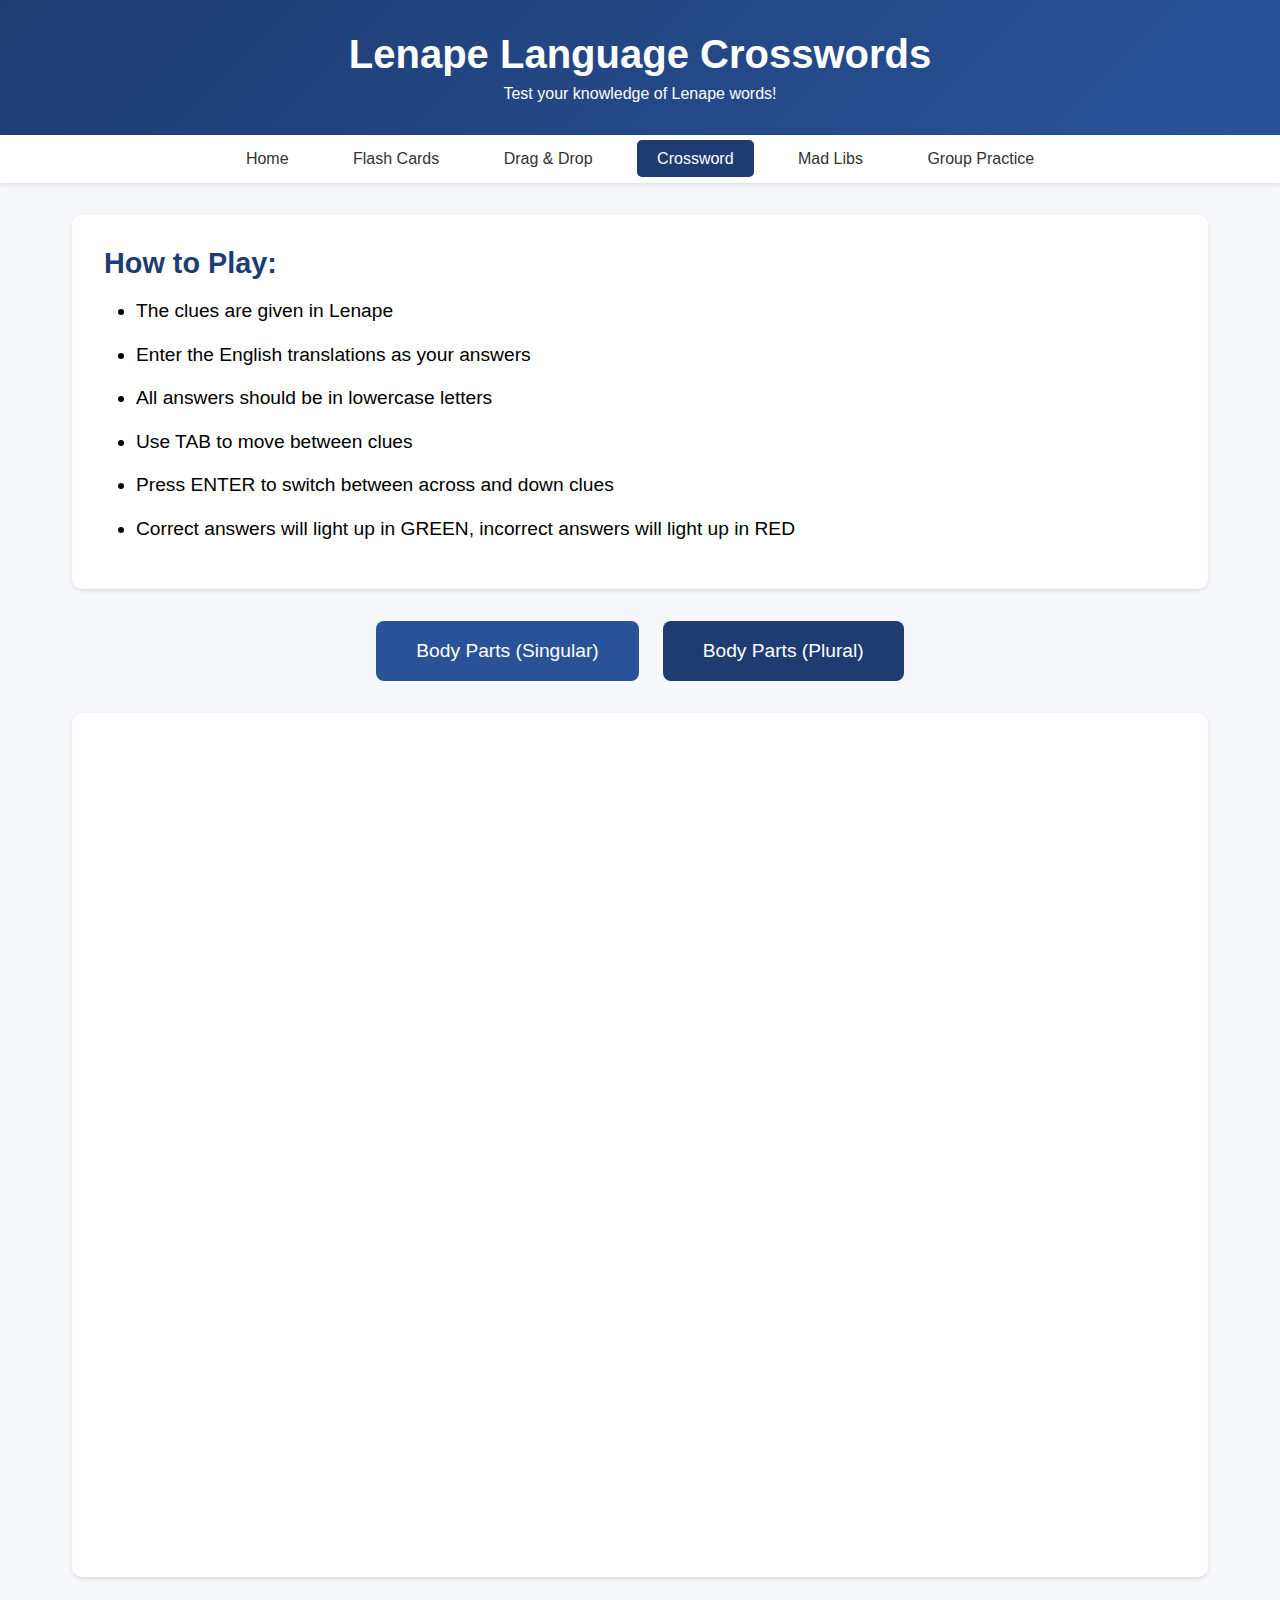
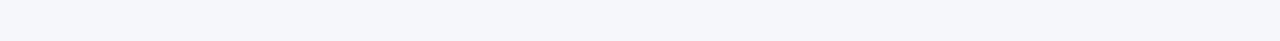
==== crossword.html @ 8155c52d "Update crossword.html" ====
<!DOCTYPE html>
<html lang="en">
<head>
    <meta charset="UTF-8">
    <meta name="viewport" content="width=device-width, initial-scale=1.0">
    <title>Lenape Language Games - Crosswords</title>
    <style>
        * {
            margin: 0;
            padding: 0;
            box-sizing: border-box;
            font-family: 'Poppins', sans-serif;
        }

        body {
            background-color: #f5f7fa;
            min-height: 100vh;
        }

        .header {
            background: linear-gradient(135deg, #1e3c72 0%, #2a5298 100%);
            color: white;
            text-align: center;
            padding: 2rem;
        }

        .header h1 {
            font-size: 2.5rem;
            margin-bottom: 0.5rem;
        }

        .nav-bar {
            background-color: white;
            padding: 15px;
            text-align: center;
            box-shadow: 0 2px 4px rgba(0,0,0,0.1);
        }

        .nav-link {
            color: #333;
            text-decoration: none;
            padding: 10px 20px;
            margin: 0 10px;
            border-radius: 5px;
            transition: all 0.3s ease;
        }

        .nav-link:hover {
            background-color: #f0f0f0;
        }

        .nav-link.active {
            background-color: #1e3c72;
            color: white;
        }

        .container {
            max-width: 1200px;
            margin: 0 auto;
            padding: 2rem;
        }

        .instructions {
            background-color: white;
            padding: 2rem;
            border-radius: 10px;
            margin-bottom: 2rem;
            box-shadow: 0 2px 4px rgba(0,0,0,0.1);
        }

        .instructions h2 {
            color: #1e3c72;
            margin-bottom: 1rem;
            font-size: 1.8rem;
        }

        .instructions ul {
            list-style-type: disc;
            margin-left: 2rem;
            font-size: 1.2rem;
            line-height: 1.6;
        }

        .instructions li {
            margin-bottom: 0.8rem;
        }

        .puzzle-selection {
            display: flex;
            gap: 1.5rem;
            margin-bottom: 2rem;
            justify-content: center;
        }

        .puzzle-button {
            background-color: #1e3c72;
            color: white;
            border: none;
            padding: 1.2rem 2.5rem;
            border-radius: 8px;
            cursor: pointer;
            font-size: 1.2rem;
            transition: all 0.3s ease;
        }

        .puzzle-button:hover {
            background-color: #2a5298;
            transform: translateY(-2px);
        }

        .puzzle-button.active {
            background-color: #2a5298;
        }

        .puzzle-container {
            background: white;
            padding: 2rem;
            border-radius: 10px;
            box-shadow: 0 2px 4px rgba(0,0,0,0.1);
            margin-bottom: 2rem;
        }

        .crossword-frame {
            width: 100%;
            height: 800px;
            border: none;
            display: none;
        }

        .crossword-frame.active {
            display: block;
        }

        @media (max-width: 768px) {
            .container {
                padding: 1rem;
            }

            .puzzle-selection {
                flex-direction: column;
            }

            .puzzle-button {
                width: 100%;
            }

            .crossword-frame {
                height: 600px;
            }

            .header h1 {
                font-size: 2rem;
            }

            .nav-link {
                padding: 8px 15px;
                margin: 0 5px;
                font-size: 0.9rem;
            }
        }
    </style>
</head>
<body>
    <div class="header">
        <h1>Lenape Language Crosswords</h1>
        <p>Test your knowledge of Lenape words!</p>
    </div>

    <nav class="nav-bar">
    <a href="index.html" class="nav-link">Home</a>
    <a href="flashcards.html" class="nav-link">Flash Cards</a>
    <a href="dragdrop.html" class="nav-link">Drag & Drop</a>
    <a href="crossword.html" class="nav-link active">Crossword</a>
    <a href="madlibs.html" class="nav-link">Mad Libs</a>
    <a href="grouppractice.html" class="nav-link">Group Practice</a>
    </nav>

    <div class="container">
        <div class="instructions">
            <h2>How to Play:</h2>
            <ul>
                <li>The clues are given in Lenape</li>
                <li>Enter the English translations as your answers</li>
                <li>All answers should be in lowercase letters</li>
                <li>Use TAB to move between clues</li>
                <li>Press ENTER to switch between across and down clues</li>
                <li>Correct answers will light up in GREEN, incorrect answers will light up in RED</li>
            </ul>
        </div>

        <div class="puzzle-selection">
            <button class="puzzle-button active" onclick="showPuzzle('singular')">Body Parts (Singular)</button>
            <button class="puzzle-button" onclick="showPuzzle('plural')">Body Parts (Plural)</button>
        </div>

        <div class="puzzle-container">
            <iframe id="singular" src="https://crosswordlabs.com/embed/lenape-body-parts-singular" class="crossword-frame active"></iframe>
            <iframe id="plural" src="https://crosswordlabs.com/embed/lenape-body-parts-plural" class="crossword-frame"></iframe>
        </div>
    </div>

    <script>
        function showPuzzle(type) {
            const frames = document.querySelectorAll('.crossword-frame');
            const buttons = document.querySelectorAll('.puzzle-button');
            
            frames.forEach(frame => {
                frame.classList.remove('active');
            });
            
            buttons.forEach(button => {
                button.classList.remove('active');
            });
            
            document.getElementById(type).classList.add('active');
            event.target.classList.add('active');
        }
    </script>
</body>
</html>
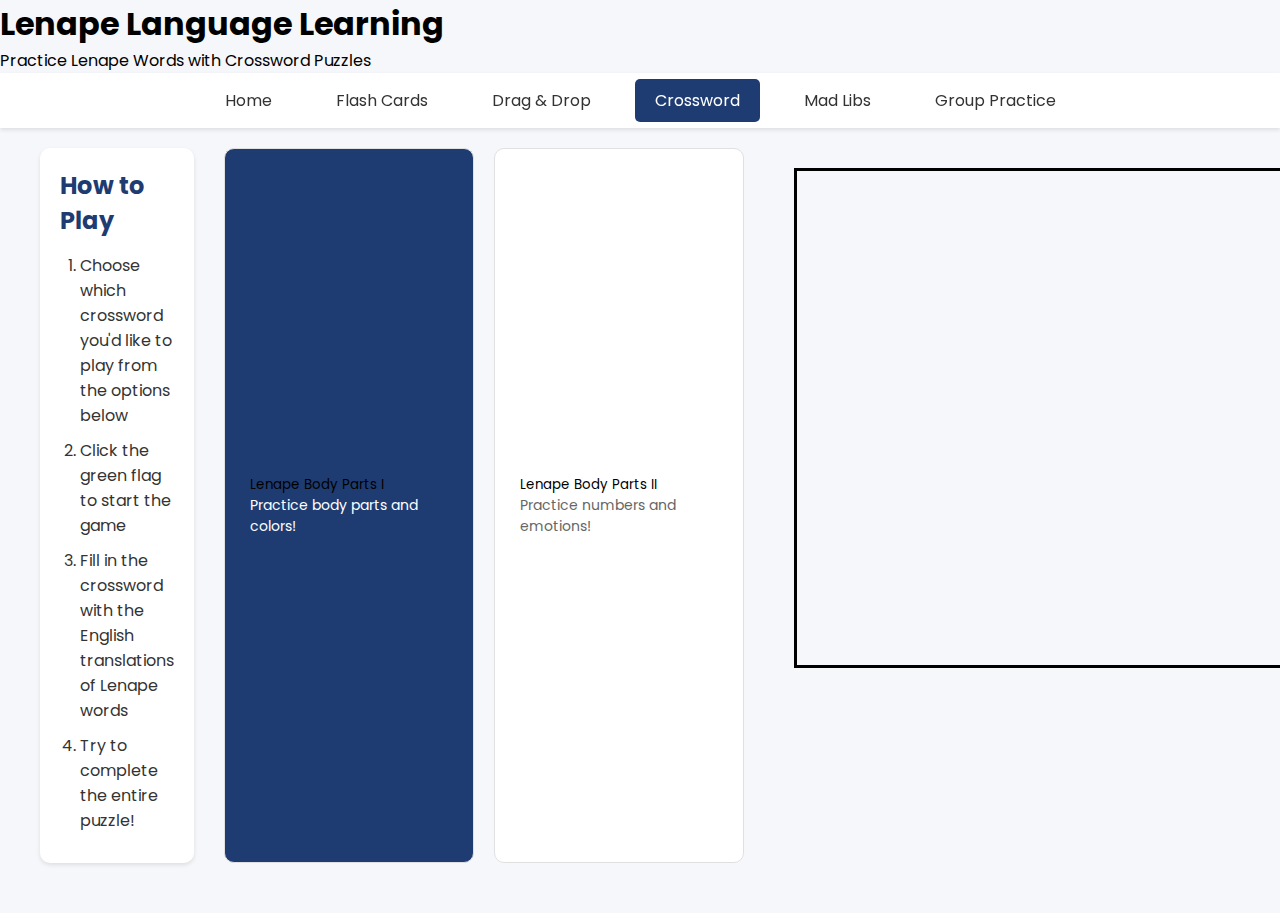
==== commit c54c9f82: "Update crossword.html" ====
--- a/crossword.html
+++ b/crossword.html
@@ -3,218 +3,66 @@
 <head>
     <meta charset="UTF-8">
     <meta name="viewport" content="width=device-width, initial-scale=1.0">
-    <title>Lenape Language Games - Crosswords</title>
-    <style>
-        * {
-            margin: 0;
-            padding: 0;
-            box-sizing: border-box;
-            font-family: 'Poppins', sans-serif;
-        }
-
-        body {
-            background-color: #f5f7fa;
-            min-height: 100vh;
-        }
-
-        .header {
-            background: linear-gradient(135deg, #1e3c72 0%, #2a5298 100%);
-            color: white;
-            text-align: center;
-            padding: 2rem;
-        }
-
-        .header h1 {
-            font-size: 2.5rem;
-            margin-bottom: 0.5rem;
-        }
-
-        .nav-bar {
-            background-color: white;
-            padding: 15px;
-            text-align: center;
-            box-shadow: 0 2px 4px rgba(0,0,0,0.1);
-        }
-
-        .nav-link {
-            color: #333;
-            text-decoration: none;
-            padding: 10px 20px;
-            margin: 0 10px;
-            border-radius: 5px;
-            transition: all 0.3s ease;
-        }
-
-        .nav-link:hover {
-            background-color: #f0f0f0;
-        }
-
-        .nav-link.active {
-            background-color: #1e3c72;
-            color: white;
-        }
-
-        .container {
-            max-width: 1200px;
-            margin: 0 auto;
-            padding: 2rem;
-        }
-
-        .instructions {
-            background-color: white;
-            padding: 2rem;
-            border-radius: 10px;
-            margin-bottom: 2rem;
-            box-shadow: 0 2px 4px rgba(0,0,0,0.1);
-        }
-
-        .instructions h2 {
-            color: #1e3c72;
-            margin-bottom: 1rem;
-            font-size: 1.8rem;
-        }
-
-        .instructions ul {
-            list-style-type: disc;
-            margin-left: 2rem;
-            font-size: 1.2rem;
-            line-height: 1.6;
-        }
-
-        .instructions li {
-            margin-bottom: 0.8rem;
-        }
-
-        .puzzle-selection {
-            display: flex;
-            gap: 1.5rem;
-            margin-bottom: 2rem;
-            justify-content: center;
-        }
-
-        .puzzle-button {
-            background-color: #1e3c72;
-            color: white;
-            border: none;
-            padding: 1.2rem 2.5rem;
-            border-radius: 8px;
-            cursor: pointer;
-            font-size: 1.2rem;
-            transition: all 0.3s ease;
-        }
-
-        .puzzle-button:hover {
-            background-color: #2a5298;
-            transform: translateY(-2px);
-        }
-
-        .puzzle-button.active {
-            background-color: #2a5298;
-        }
-
-        .puzzle-container {
-            background: white;
-            padding: 2rem;
-            border-radius: 10px;
-            box-shadow: 0 2px 4px rgba(0,0,0,0.1);
-            margin-bottom: 2rem;
-        }
-
-        .crossword-frame {
-            width: 100%;
-            height: 800px;
-            border: none;
-            display: none;
-        }
-
-        .crossword-frame.active {
-            display: block;
-        }
-
-        @media (max-width: 768px) {
-            .container {
-                padding: 1rem;
-            }
-
-            .puzzle-selection {
-                flex-direction: column;
-            }
-
-            .puzzle-button {
-                width: 100%;
-            }
-
-            .crossword-frame {
-                height: 600px;
-            }
-
-            .header h1 {
-                font-size: 2rem;
-            }
-
-            .nav-link {
-                padding: 8px 15px;
-                margin: 0 5px;
-                font-size: 0.9rem;
-            }
-        }
-    </style>
+    <title>Lenape Language Learning - Crosswords</title>
+    <link href="https://fonts.googleapis.com/css2?family=Poppins:wght@400;600&display=swap" rel="stylesheet">
+    <link rel="stylesheet" href="styles.css">
 </head>
 <body>
     <div class="header">
-        <h1>Lenape Language Crosswords</h1>
-        <p>Test your knowledge of Lenape words!</p>
+        <h1>Lenape Language Learning</h1>
+        <p>Practice Lenape Words with Crossword Puzzles</p>
     </div>
 
     <nav class="nav-bar">
-    <a href="index.html" class="nav-link">Home</a>
-    <a href="flashcards.html" class="nav-link">Flash Cards</a>
-    <a href="dragdrop.html" class="nav-link">Drag & Drop</a>
-    <a href="crossword.html" class="nav-link active">Crossword</a>
-    <a href="madlibs.html" class="nav-link">Mad Libs</a>
-    <a href="grouppractice.html" class="nav-link">Group Practice</a>
+        <a href="index.html" class="nav-link">Home</a>
+        <a href="flashcards.html" class="nav-link">Flash Cards</a>
+        <a href="dragdrop.html" class="nav-link">Drag & Drop</a>
+        <a href="crossword.html" class="nav-link active">Crossword</a>
+        <a href="madlibs.html" class="nav-link">Mad Libs</a>
+        <a href="grouppractice.html" class="nav-link">Group Practice</a>
     </nav>
 
     <div class="container">
-        <div class="instructions">
-            <h2>How to Play:</h2>
-            <ul>
-                <li>The clues are given in Lenape</li>
-                <li>Enter the English translations as your answers</li>
-                <li>All answers should be in lowercase letters</li>
-                <li>Use TAB to move between clues</li>
-                <li>Press ENTER to switch between across and down clues</li>
-                <li>Correct answers will light up in GREEN, incorrect answers will light up in RED</li>
-            </ul>
+        <div class="how-to-play">
+            <h2>How to Play</h2>
+            <ol>
+                <li>Choose which crossword you'd like to play from the options below</li>
+                <li>Click the green flag to start the game</li>
+                <li>Fill in the crossword with the English translations of Lenape words</li>
+                <li>Try to complete the entire puzzle!</li>
+            </ol>
         </div>
 
-        <div class="puzzle-selection">
-            <button class="puzzle-button active" onclick="showPuzzle('singular')">Body Parts (Singular)</button>
-            <button class="puzzle-button" onclick="showPuzzle('plural')">Body Parts (Plural)</button>
+        <div class="game-selection">
+            <button class="game-button active" onclick="showPuzzle('singular')">
+                Lenape Body Parts I
+                <p>Practice body parts and colors!</p>
+            </button>
+            <button class="game-button" onclick="showPuzzle('plural')">
+                Lenape Body Parts II
+                <p>Practice numbers and emotions!</p>
+            </button>
         </div>
 
-        <div class="puzzle-container">
-            <iframe id="singular" src="https://crosswordlabs.com/embed/lenape-body-parts-singular" class="crossword-frame active"></iframe>
-            <iframe id="plural" src="https://crosswordlabs.com/embed/lenape-body-parts-plural" class="crossword-frame"></iframe>
+        <div class="game-container">
+            <iframe id="singular-puzzle" 
+                    width="500" 
+                    height="500" 
+                    style="border:3px solid black; margin:auto; display:block" 
+                    frameborder="0" 
+                    src="https://crosswordlabs.com/embed/lenape-body-parts-singular">
+            </iframe>
+
+            <iframe id="plural-puzzle" 
+                    width="500" 
+                    height="500" 
+                    style="border:3px solid black; margin:auto; display:none" 
+                    frameborder="0" 
+                    src="https://crosswordlabs.com/embed/lenape-body-parts-plural">
+            </iframe>
         </div>
     </div>
 
-    <script>
-        function showPuzzle(type) {
-            const frames = document.querySelectorAll('.crossword-frame');
-            const buttons = document.querySelectorAll('.puzzle-button');
-            
-            frames.forEach(frame => {
-                frame.classList.remove('active');
-            });
-            
-            buttons.forEach(button => {
-                button.classList.remove('active');
-            });
-            
-            document.getElementById(type).classList.add('active');
-            event.target.classList.add('active');
-        }
-    </script>
+    <script src="script.js"></script>
 </body>
 </html>
--- a/styles.css
+++ b/styles.css
@@ -0,0 +1,446 @@
+/* Global Styles */
+* {
+    margin: 0;
+    padding: 0;
+    box-sizing: border-box;
+    font-family: 'Poppins', sans-serif;
+}
+
+body {
+    background-color: #f5f7fa;
+    min-height: 100vh;
+}
+
+/* Header & Navigation */
+.title {
+    background: linear-gradient(135deg, #1e3c72 0%, #2a5298 100%);
+    color: white;
+    text-align: center;
+    padding: 40px 20px;
+    margin-bottom: 30px;
+}
+
+.title h1 {
+    font-size: 2.5rem;
+    margin-bottom: 0.5rem;
+}
+
+.title h2 {
+    font-size: 1.2rem;
+    opacity: 0.9;
+}
+
+.nav-bar {
+    background: white;
+    padding: 15px;
+    text-align: center;
+    box-shadow: 0 2px 4px rgba(0,0,0,0.1);
+    position: sticky;
+    top: 0;
+    z-index: 100;
+}
+
+.nav-bar a {
+    color: #333;
+    text-decoration: none;
+    padding: 10px 20px;
+    margin: 0 10px;
+    border-radius: 5px;
+    transition: all 0.3s ease;
+}
+
+.nav-bar a:hover {
+    background-color: #f0f0f0;
+}
+
+.nav-bar a.active {
+    background-color: #1e3c72;
+    color: white;
+}
+
+/* Main Container Layout */
+.container {
+    display: grid;
+    grid-template-columns: 1fr 2fr 1fr;
+    gap: 30px;
+    padding: 20px;
+    margin: 0 20px;
+    max-width: 100%;
+}
+
+/* Left Column - Story Selection */
+.story-selection {
+    background: white;
+    padding: 20px;
+    border-radius: 10px;
+    box-shadow: 0 2px 4px rgba(0,0,0,0.1);
+}
+
+.story-choice {
+    width: 100%;
+    padding: 15px;
+    margin-bottom: 15px;
+    background: white;
+    border: 1px solid #e0e0e0;
+    border-radius: 8px;
+    text-align: left;
+    cursor: pointer;
+    transition: all 0.3s ease;
+}
+
+.story-choice:hover {
+    transform: translateY(-2px);
+    box-shadow: 0 4px 8px rgba(0,0,0,0.1);
+}
+
+.story-choice.active {
+    border-color: #1e3c72;
+    background: #f8f9fa;
+}
+
+/* Middle Column - Story Workspace */
+.story-workspace {
+    background: white;
+    padding: 20px;
+    border-radius: 10px;
+    box-shadow: 0 2px 4px rgba(0,0,0,0.1);
+}
+
+.input-group {
+    margin-bottom: 15px;
+}
+
+.input-group label {
+    display: block;
+    margin-bottom: 5px;
+    color: #1e3c72;
+}
+
+.input-group input {
+    width: 100%;
+    padding: 10px;
+    border: 1px solid #e0e0e0;
+    border-radius: 5px;
+}
+.user-input {
+    color: #1e3c72;
+    font-weight: bold;
+}
+
+.story-choice.active {
+    background: #1e3c72;
+    color: white;
+}
+.generate-button {
+    background: #1e3c72;
+    color: white;
+    padding: 12px 25px;
+    border: none;
+    border-radius: 25px;
+    cursor: pointer;
+    transition: all 0.3s ease;
+    width: 100%;
+    margin-top: 20px;
+}
+
+.generate-button:hover {
+    background: #2a5298;
+    transform: translateY(-2px);
+}
+
+/* Right Column - Word Examples */
+.word-examples {
+    background: white;
+    padding: 20px;
+    border-radius: 10px;
+    box-shadow: 0 2px 4px rgba(0,0,0,0.1);
+}
+
+.example-card {
+    background: #1e3c72;
+    color: white;
+    padding: 20px;
+    border-radius: 8px;
+    margin-bottom: 15px;
+    cursor: pointer;
+    transition: transform 0.3s ease;
+}
+
+.example-card:hover {
+    transform: translateY(-2px);
+}
+
+/* Story Output */
+.story-output {
+    background: #f8f9fa;
+    padding: 20px;
+    border-radius: 8px;
+    margin-top: 20px;
+    display: none;
+}
+
+.story-output.visible {
+    display: block;
+}
+
+/* Responsive Design */
+@media (max-width: 1200px) {
+    .container {
+        grid-template-columns: 1fr;
+        gap: 20px;
+    }
+    
+    .word-examples {
+        order: -1;
+    }
+}
+
+@media (max-width: 768px) {
+    .title h1 {
+        font-size: 2rem;
+    }
+    
+    .nav-bar a {
+        padding: 8px 15px;
+        margin: 0 5px;
+        font-size: 14px;
+    }
+    
+    .container {
+        margin: 10px;
+        padding: 10px;
+    }
+}
+
+/* Utility Classes */
+.hidden {
+    display: none;
+}
+
+.visible {
+    display: block;
+}
+/* Drag & Drop Game Container */
+.game-container {
+    max-width: 1200px;
+    margin: 0 auto;
+    padding: 20px;
+}
+
+.game-selection {
+    display: flex;
+    gap: 20px;
+    margin-bottom: 30px;
+    justify-content: flex-start;
+}
+
+.game-button {
+    background: white;
+    border: 1px solid #e0e0e0;
+    padding: 15px 25px;
+    border-radius: 10px;
+    cursor: pointer;
+    transition: all 0.3s ease;
+    text-align: left;
+    min-width: 250px;
+}
+
+.game-button h3 {
+    color: #1e3c72;
+    margin-bottom: 5px;
+    font-size: 16px;
+}
+
+.game-button p {
+    color: #666;
+    font-size: 14px;
+    margin: 0;
+}
+
+.game-button:hover {
+    transform: translateY(-2px);
+    box-shadow: 0 4px 8px rgba(0,0,0,0.1);
+}
+
+.game-button.active {
+    background: #1e3c72;
+}
+
+.game-button.active h3,
+.game-button.active p {
+    color: white;
+}
+
+/* Game Display */
+.game-display {
+    background: white;
+    border-radius: 15px;
+    box-shadow: 0 4px 8px rgba(0,0,0,0.1);
+    overflow: hidden;
+    margin-top: 20px;
+}
+
+.game-frame {
+    width: 100%;
+    height: 600px;
+    border: none;
+}
+
+/* How to Play Section */
+.how-to-play {
+    background: white;
+    padding: 20px;
+    border-radius: 10px;
+    box-shadow: 0 2px 4px rgba(0,0,0,0.1);
+    margin-bottom: 30px;
+}
+
+.how-to-play h2 {
+    color: #1e3c72;
+    margin-bottom: 15px;
+}
+
+.how-to-play ol {
+    padding-left: 20px;
+}
+
+.how-to-play li {
+    margin: 10px 0;
+    color: #333;
+}
+
+/* Scratch Game Container */
+.scratch-container {
+    display: flex;
+    justify-content: center;
+    align-items: center;
+    margin-top: 30px;
+}
+
+.scratch-game {
+    max-width: 485px;
+    width: 100%;
+    aspect-ratio: 485/402;
+    border-radius: 10px;
+    overflow: hidden;
+    box-shadow: 0 4px 8px rgba(0,0,0,0.1);
+}
+
+/* Responsive adjustments */
+@media (max-width: 768px) {
+    .game-selection {
+        flex-direction: column;
+    }
+    
+    .game-button {
+        width: 100%;
+    }
+    
+    .scratch-game {
+        width: 100%;
+        height: auto;
+    }
+}
+/* Group Practice Page Specific Styles */
+.activity-section {
+    display: grid;
+    grid-template-columns: repeat(3, 1fr);
+    gap: 2rem;
+    padding: 2rem;
+    max-width: 1200px;
+    margin: 0 auto;
+}
+
+.activity-card {
+    background: white;
+    border-radius: 15px;
+    padding: 2rem;
+    box-shadow: 0 4px 8px rgba(0,0,0,0.1);
+    transition: transform 0.3s ease;
+}
+
+.activity-card:hover {
+    transform: translateY(-5px);
+}
+
+.activity-card h2 {
+    color: #2b4162;
+    font-size: 1.5rem;
+    margin-bottom: 1rem;
+}
+
+.activity-card p {
+    color: #666;
+    line-height: 1.6;
+    margin-bottom: 1.5rem;
+}
+
+.activity-content {
+    background: #f8f9fa;
+    padding: 1.5rem;
+    border-radius: 10px;
+}
+
+.activity-content h3 {
+    color: #2b4162;
+    margin-bottom: 1rem;
+    font-size: 1.2rem;
+}
+
+.activity-content ul {
+    list-style-type: none;
+    padding: 0;
+}
+
+.activity-content li {
+    margin-bottom: 0.8rem;
+    padding-left: 1.5rem;
+    position: relative;
+}
+
+.activity-content li:before {
+    content: "•";
+    color: #2b4162;
+    position: absolute;
+    left: 0;
+}
+
+.example-section {
+    margin-top: 1.5rem;
+    padding: 1.5rem;
+    background: #fff;
+    border-radius: 10px;
+    border: 1px solid #eee;
+}
+
+.example-section h3 {
+    color: #2b4162;
+    margin-bottom: 1rem;
+}
+
+.example-section p {
+    color: #666;
+    line-height: 1.6;
+}
+
+/* Responsive Design */
+@media (max-width: 1024px) {
+    .activity-section {
+        grid-template-columns: repeat(2, 1fr);
+    }
+}
+
+@media (max-width: 768px) {
+    .activity-section {
+        grid-template-columns: 1fr;
+        padding: 1rem;
+    }
+
+    .activity-card {
+        padding: 1.5rem;
+    }
+
+    .activity-content {
+        padding: 1rem;
+    }
+}
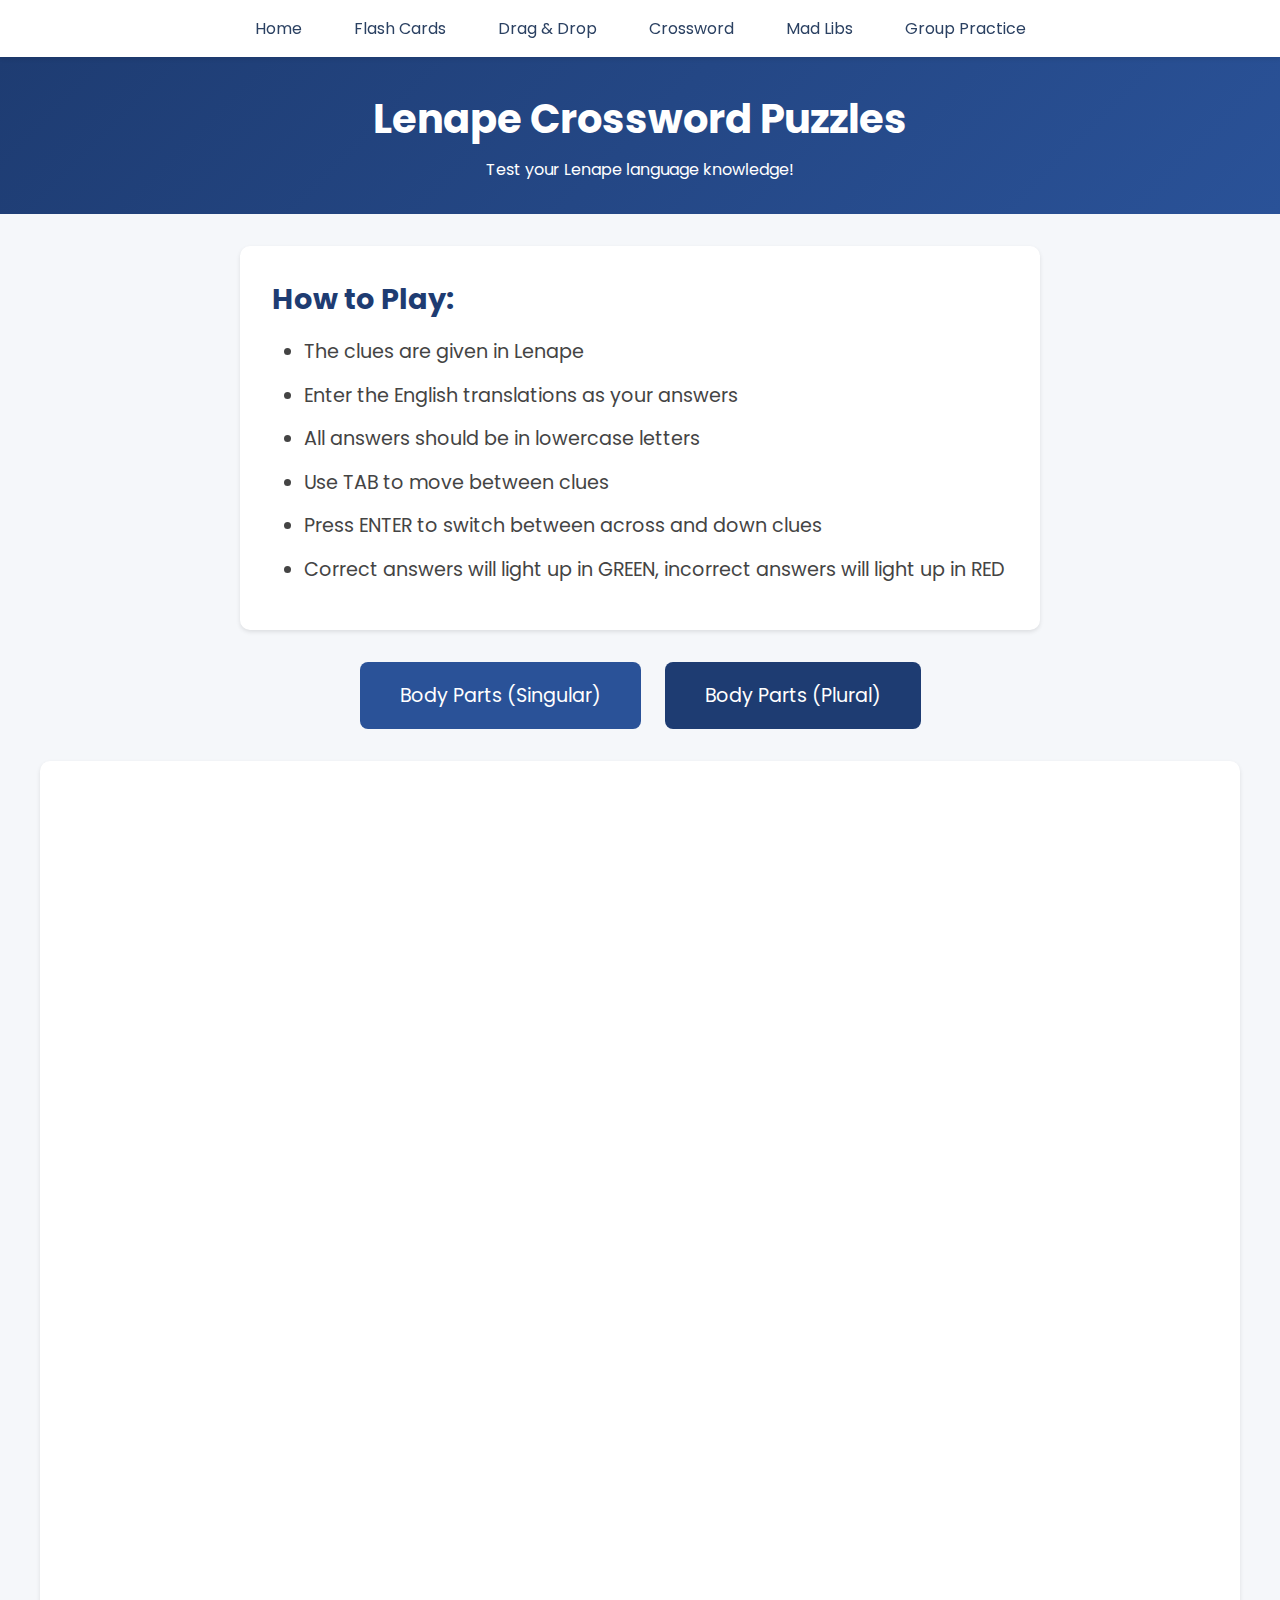
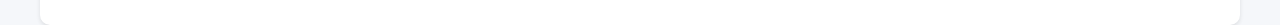
==== commit 53c6e86b: "Update crossword.html" ====
--- a/crossword.html
+++ b/crossword.html
@@ -3,16 +3,12 @@
 <head>
     <meta charset="UTF-8">
     <meta name="viewport" content="width=device-width, initial-scale=1.0">
-    <title>Lenape Language Learning - Crosswords</title>
+    <title>Lenape Language Games - Crossword</title>
     <link href="https://fonts.googleapis.com/css2?family=Poppins:wght@400;600&display=swap" rel="stylesheet">
-    <link rel="stylesheet" href="styles.css">
+    <link rel="stylesheet" href="css/common.css">
+    <link rel="stylesheet" href="css/crossword.css">
 </head>
 <body>
-    <div class="header">
-        <h1>Lenape Language Learning</h1>
-        <p>Practice Lenape Words with Crossword Puzzles</p>
-    </div>
-
     <nav class="nav-bar">
         <a href="index.html" class="nav-link">Home</a>
         <a href="flashcards.html" class="nav-link">Flash Cards</a>
@@ -22,47 +18,50 @@
         <a href="grouppractice.html" class="nav-link">Group Practice</a>
     </nav>
 
-    <div class="container">
-        <div class="how-to-play">
-            <h2>How to Play</h2>
-            <ol>
-                <li>Choose which crossword you'd like to play from the options below</li>
-                <li>Click the green flag to start the game</li>
-                <li>Fill in the crossword with the English translations of Lenape words</li>
-                <li>Try to complete the entire puzzle!</li>
-            </ol>
+    <header class="header">
+        <h1>Lenape Crossword Puzzles</h1>
+        <p>Test your Lenape language knowledge!</p>
+    </header>
+
+    <main class="container">
+        <div class="instructions">
+            <h2>How to Play:</h2>
+            <ul>
+                <li>The clues are given in Lenape</li>
+                <li>Enter the English translations as your answers</li>
+                <li>All answers should be in lowercase letters</li>
+                <li>Use TAB to move between clues</li>
+                <li>Press ENTER to switch between across and down clues</li>
+                <li>Correct answers will light up in GREEN, incorrect answers will light up in RED</li>
+            </ul>
         </div>
 
-        <div class="game-selection">
-            <button class="game-button active" onclick="showPuzzle('singular')">
-                Lenape Body Parts I
-                <p>Practice body parts and colors!</p>
-            </button>
-            <button class="game-button" onclick="showPuzzle('plural')">
-                Lenape Body Parts II
-                <p>Practice numbers and emotions!</p>
-            </button>
+        <div class="puzzle-selection">
+            <button class="puzzle-button active" onclick="showPuzzle('singular')">Body Parts (Singular)</button>
+            <button class="puzzle-button" onclick="showPuzzle('plural')">Body Parts (Plural)</button>
         </div>
 
-        <div class="game-container">
-            <iframe id="singular-puzzle" 
-                    width="500" 
-                    height="500" 
-                    style="border:3px solid black; margin:auto; display:block" 
-                    frameborder="0" 
-                    src="https://crosswordlabs.com/embed/lenape-body-parts-singular">
-            </iframe>
+        <div class="puzzle-container">
+            <iframe id="singular" class="crossword-frame active" src="https://crosswordlabs.com/embed/lenape-body-parts-singular" frameborder="0"></iframe>
+            <iframe id="plural" class="crossword-frame" src="https://crosswordlabs.com/embed/lenape-body-parts-plural" frameborder="0"></iframe>
+        </div>
+    </main>
 
-            <iframe id="plural-puzzle" 
-                    width="500" 
-                    height="500" 
-                    style="border:3px solid black; margin:auto; display:none" 
-                    frameborder="0" 
-                    src="https://crosswordlabs.com/embed/lenape-body-parts-plural">
-            </iframe>
-        </div>
-    </div>
-
-    <script src="script.js"></script>
+    <script>
+        function showPuzzle(puzzleId) {
+            // Hide all puzzles
+            document.querySelectorAll('.crossword-frame').forEach(frame => {
+                frame.classList.remove('active');
+            });
+            // Show selected puzzle
+            document.getElementById(puzzleId).classList.add('active');
+            
+            // Update button states
+            document.querySelectorAll('.puzzle-button').forEach(button => {
+                button.classList.remove('active');
+            });
+            event.target.classList.add('active');
+        }
+    </script>
 </body>
 </html>
--- a/css/common.css
+++ b/css/common.css
@@ -0,0 +1,29 @@
+* {
+    margin: 0;
+    padding: 0;
+    box-sizing: border-box;
+    font-family: 'Poppins', sans-serif;
+}
+
+body {
+    background-color: #f5f7fa;
+}
+
+.nav-bar {
+    background-color: white;
+    padding: 1rem;
+    text-align: center;
+    box-shadow: 0 2px 4px rgba(0,0,0,0.1);
+    position: sticky;
+    top: 0;
+    z-index: 100;
+}
+
+.nav-link {
+    color: #2b4162;
+    text-decoration: none;
+    padding: 0.5rem 1rem;
+    margin: 0 0.5rem;
+    border-radius: 5px;
+    transition: background-color 0.3s;
+}
--- a/css/crossword.css
+++ b/css/crossword.css
@@ -0,0 +1,114 @@
+/* crossword.css */
+
+/* Header Styles */
+.header {
+    background: linear-gradient(135deg, #1e3c72 0%, #2a5298 100%);
+    color: white;
+    text-align: center;
+    padding: 2rem;
+}
+
+.header h1 {
+    font-size: 2.5rem;
+    margin-bottom: 0.5rem;
+}
+
+/* Instructions Section */
+.instructions {
+    max-width: 800px;
+    margin: 2rem auto;
+    padding: 2rem;
+    background: white;
+    border-radius: 10px;
+    box-shadow: 0 2px 4px rgba(0,0,0,0.1);
+}
+
+.instructions h2 {
+    margin-bottom: 1rem;
+    font-size: 1.8rem;
+    color: #1e3c72;
+}
+
+.instructions ul {
+    list-style-type: disc;
+    margin-left: 2rem;
+    font-size: 1.2rem;
+    line-height: 1.6;
+}
+
+.instructions li {
+    margin-bottom: 0.8rem;
+    color: #444;
+}
+
+/* Puzzle Selection */
+.puzzle-selection {
+    display: flex;
+    gap: 1.5rem;
+    margin-bottom: 2rem;
+    justify-content: center;
+}
+
+.puzzle-button {
+    background-color: #1e3c72;
+    color: white;
+    border: none;
+    padding: 1.2rem 2.5rem;
+    border-radius: 8px;
+    cursor: pointer;
+    font-size: 1.2rem;
+    transition: all 0.3s ease;
+}
+
+.puzzle-button:hover {
+    background-color: #2a5298;
+    transform: translateY(-2px);
+}
+
+.puzzle-button.active {
+    background-color: #2a5298;
+}
+
+/* Puzzle Container */
+.puzzle-container {
+    background: white;
+    padding: 2rem;
+    border-radius: 10px;
+    box-shadow: 0 2px 4px rgba(0,0,0,0.1);
+    margin: 0 auto;
+    max-width: 1200px;
+}
+
+.crossword-frame {
+    width: 100%;
+    height: 800px;
+    border: none;
+    display: none;
+}
+
+.crossword-frame.active {
+    display: block;
+}
+
+/* Responsive Design */
+@media (max-width: 768px) {
+    .container {
+        padding: 1rem;
+    }
+
+    .puzzle-selection {
+        flex-direction: column;
+    }
+
+    .puzzle-button {
+        width: 100%;
+    }
+
+    .crossword-frame {
+        height: 600px;
+    }
+
+    .header h1 {
+        font-size: 2rem;
+    }
+}
